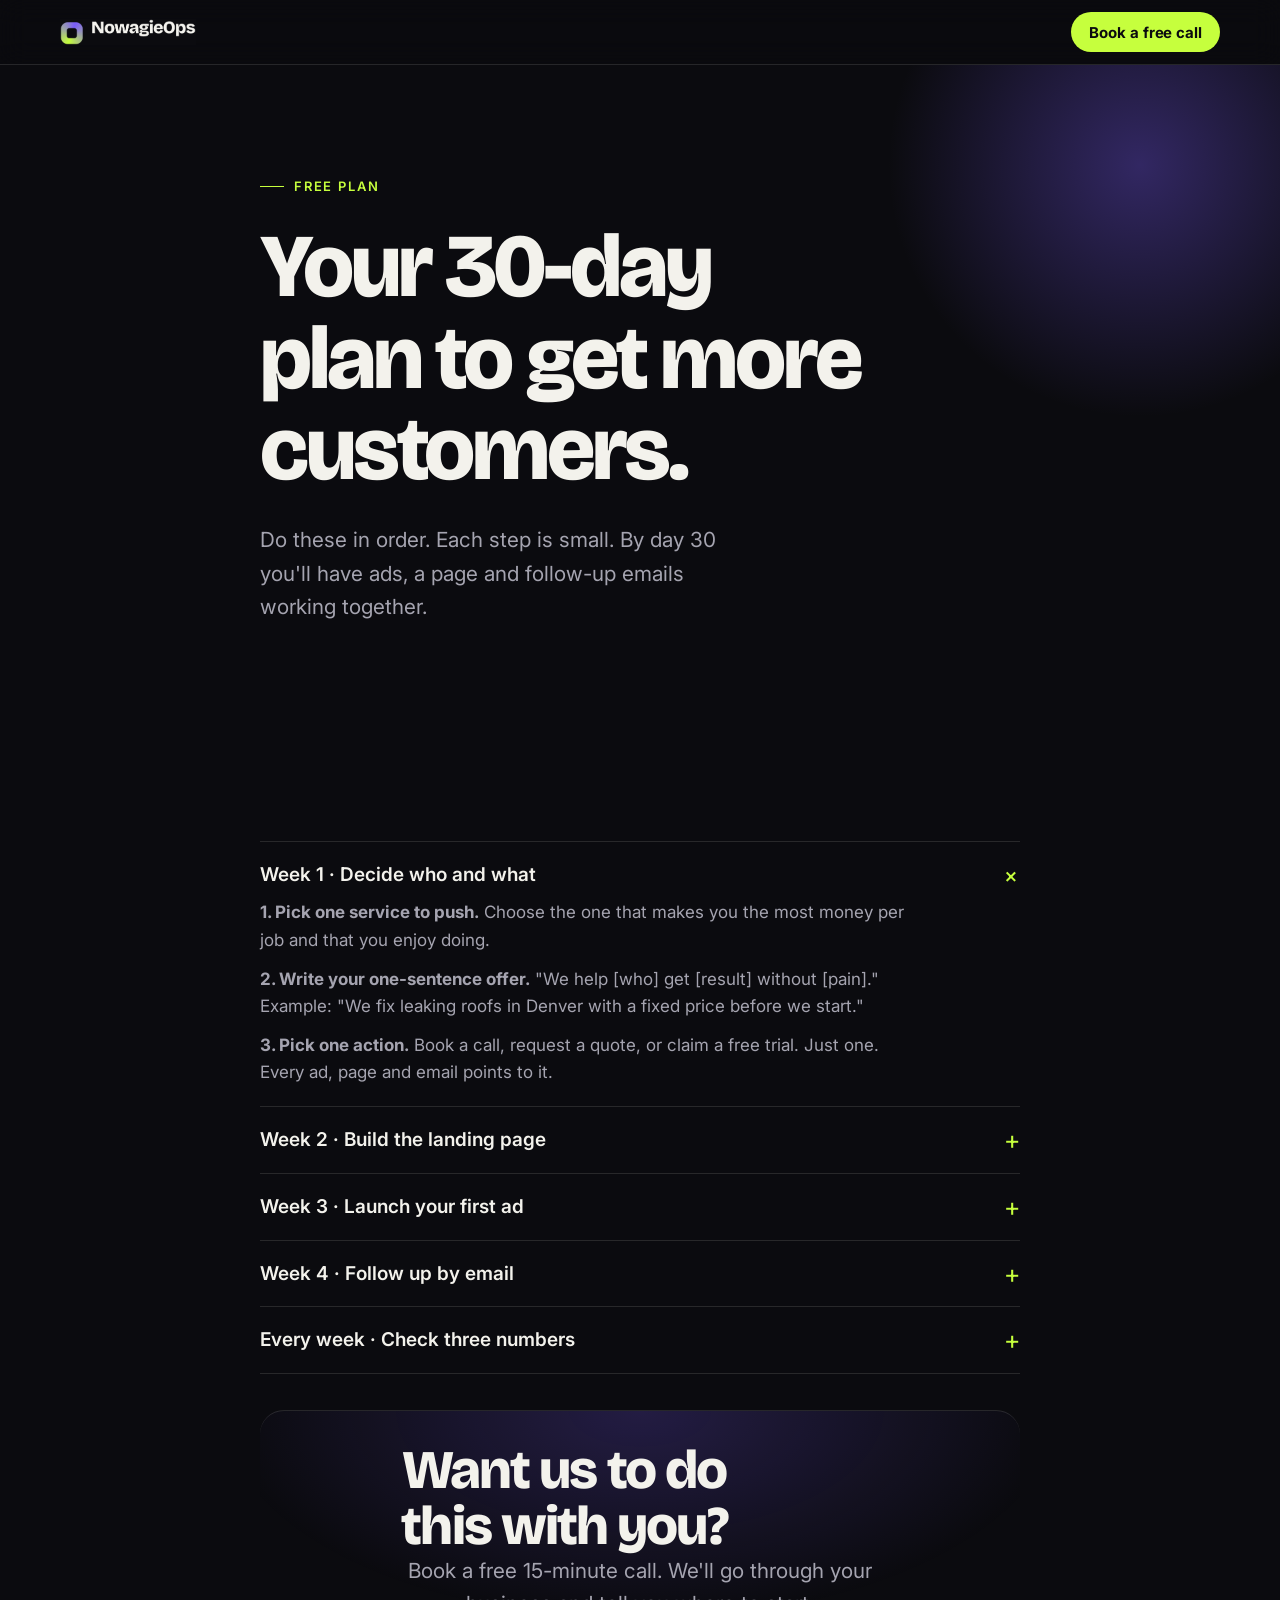
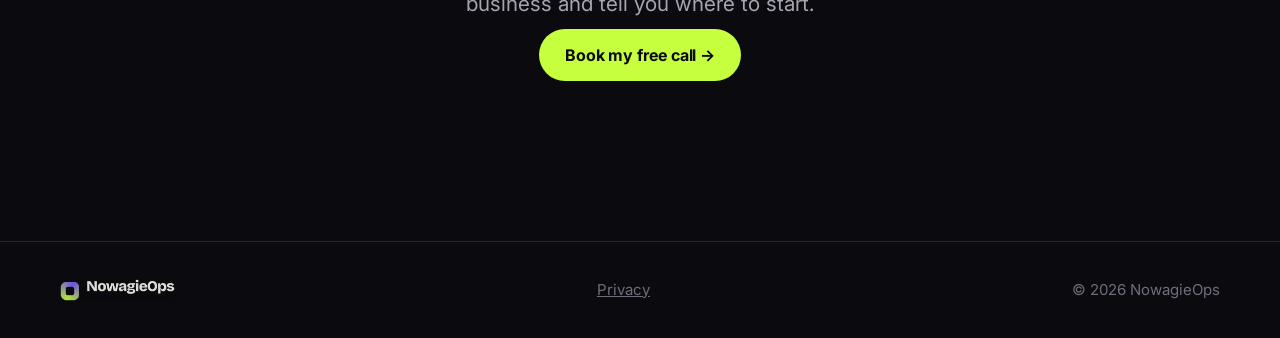
==== growth-plan.html @ a72abcc2 "Cache-bust CSS/JS/images so browsers stop getting stale cached files Co-Authored-By: Claude Sonnet 5" ====
<!doctype html>
<html lang="en">
<head>
<meta charset="utf-8">
<meta name="viewport" content="width=device-width, initial-scale=1">
<title>Your free 30-day growth plan — NowagieOps</title>
<meta name="robots" content="noindex">
<link rel="icon" type="image/png" href="assets/favicon.png">
<link rel="stylesheet" href="styles.css?v=20261122a">
</head>
<body>
<header class="top"><div class="wrap">
  <a class="logo" href="index.html"><img src="assets/logo-wide.png" alt="NowagieOps" width="136" height="26"></a>
  <a class="btn btn--lime btn--sm" href="index.html#start">Book a free call</a>
</div></header>
<main>
<section class="hero"><div class="wrap" style="max-width:760px">
  <span class="eyebrow"><i></i>Free plan</span>
  <h1>Your 30-day plan to get more customers.</h1>
  <p class="lede">Do these in order. Each step is small. By day 30 you'll have ads, a page and follow-up emails working together.</p>
</div></section>

<section><div class="wrap" style="max-width:760px;display:grid;gap:36px">
  <div class="faq" style="display:block"><div>
    <details open><summary>Week 1 · Decide who and what</summary>
      <p><b>1. Pick one service to push.</b> Choose the one that makes you the most money per job and that you enjoy doing.</p>
      <p><b>2. Write your one-sentence offer.</b> "We help [who] get [result] without [pain]." Example: "We fix leaking roofs in Denver with a fixed price before we start."</p>
      <p><b>3. Pick one action.</b> Book a call, request a quote, or claim a free trial. Just one. Every ad, page and email points to it.</p>
    </details>
    <details><summary>Week 2 · Build the landing page</summary>
      <p><b>4. One page, no menu.</b> A clear headline (the result), two lines of detail, your one action button and a few proof points: reviews, guarantee, years in business.</p>
      <p><b>5. Make it work on a phone.</b> Most of your visitors will be on one. Test it with your own thumb.</p>
      <p><b>6. Ask for the least you need.</b> An email or phone number is enough. Every extra box loses people.</p>
    </details>
    <details><summary>Week 3 · Launch your first ad</summary>
      <p><b>7. Start small.</b> A modest daily budget, shown only to people near you. You're learning, not winning yet.</p>
      <p><b>8. One picture, one sentence, one button.</b> The headline should say the result. The picture should show it.</p>
      <p><b>9. Send the click to your page,</b> not your homepage.</p>
    </details>
    <details><summary>Week 4 · Follow up by email</summary>
      <p><b>10. Day 0:</b> thank them and say what happens next.</p>
      <p><b>11. Day 1–3:</b> answer the top two doubts people have.</p>
      <p><b>12. Day 5–7:</b> show proof, then one friendly last call.</p>
      <p><b>13. After the job:</b> ask for a review.</p>
    </details>
    <details><summary>Every week · Check three numbers</summary>
      <p>Cost per lead, how many leads become bookings, and how many bookings become paying jobs. Fix the weakest one first.</p>
    </details>
  </div></div>

  <div class="final" style="padding:32px;border-radius:var(--r-l)">
    <h2>Want us to do this with you?</h2>
    <p class="lede">Book a free 15-minute call. We'll go through your business and tell you where to start.</p>
    <div class="cta-row"><a class="btn btn--lime" href="index.html#start">Book my free call →</a></div>
  </div>
</div></section>
</main>
<footer><div class="wrap"><img src="assets/logo-wide.png" alt="NowagieOps" width="130" height="25"><nav><a href="privacy.html">Privacy</a></nav><span>© 2026 NowagieOps</span></div></footer>
</body>
</html>
---- styles.css ----
/* NowagieOps — dark, calm, one bright action colour. */
@font-face { font-family: "Bricolage"; src: url("assets/fonts/Bricolage.woff2") format("woff2"); font-weight: 200 800; font-stretch: 75% 100%; font-display: swap; }
@font-face { font-family: "Inter"; src: url("assets/fonts/Inter.woff2") format("woff2"); font-weight: 100 900; font-display: swap; }

:root {
  --bg: #0B0B0F; --bg-2: #121218; --bg-3: #1A1A22;
  --line: rgba(243, 242, 236, .12); --line-2: rgba(243, 242, 236, .22);
  --text: #F3F2EC; --muted: #A5A4B0; --faint: #6E6D7A;
  --violet: #7B5CFF; --lime: #C6FF3D; --lime-ink: #0B0B0F;
  --r-s: 10px; --r-m: 16px; --r-l: 24px;
  --gutter: 24px; --max: 1160px;
  --display: "Bricolage", "Arial Black", system-ui, sans-serif;
  --body: "Inter", system-ui, -apple-system, "Segoe UI", sans-serif;
}
* { box-sizing: border-box; }
html { scroll-behavior: smooth; -webkit-text-size-adjust: 100%; }
body { margin: 0; background: var(--bg); color: var(--text); font: 400 1.0625rem/1.6 var(--body); -webkit-font-smoothing: antialiased; text-rendering: optimizeLegibility; }
img, svg { display: block; max-width: 100%; }
a { color: inherit; }
button, input { font: inherit; color: inherit; }
:focus-visible { outline: 3px solid var(--lime); outline-offset: 3px; border-radius: 6px; }
.sr { position: absolute; width: 1px; height: 1px; overflow: hidden; clip: rect(0 0 0 0); white-space: nowrap; }
.wrap { width: min(var(--max), 100% - var(--gutter) * 2); margin-inline: auto; }

/* top bar */
.top { position: sticky; top: 0; z-index: 50; backdrop-filter: blur(14px); background: rgba(11, 11, 15, .72); border-bottom: 1px solid var(--line); }
.top .wrap { display: flex; align-items: center; justify-content: space-between; height: 64px; }
.logo img { height: 26px; width: auto; }

/* buttons */
.btn { display: inline-flex; align-items: center; justify-content: center; gap: 10px; min-height: 52px; padding: 0 26px; border-radius: 999px; border: 0; cursor: pointer; text-decoration: none; font: 700 1rem/1 var(--body); letter-spacing: -.005em; transition: transform .18s ease, box-shadow .18s ease, background .18s ease; white-space: nowrap; }
.btn--lime { background: var(--lime); color: var(--lime-ink); box-shadow: 0 0 0 0 rgba(198, 255, 61, .5); }
.btn--lime:hover { transform: translateY(-2px); box-shadow: 0 10px 40px -8px rgba(198, 255, 61, .55); }
.btn--ghost { background: transparent; color: var(--text); border: 1px solid var(--line-2); }
.btn--ghost:hover { border-color: var(--text); }
.btn--sm { min-height: 40px; padding: 0 18px; font-size: .9375rem; }
.btn[disabled] { opacity: .6; cursor: wait; transform: none; }
.link { background: none; border: 0; padding: 0; cursor: pointer; color: var(--muted); text-decoration: underline; text-underline-offset: 4px; text-decoration-color: var(--line-2); }
.link:hover { color: var(--text); text-decoration-color: var(--text); }

/* type */
.eyebrow { display: inline-flex; align-items: center; gap: 10px; font: 600 .8125rem/1 var(--body); letter-spacing: .14em; text-transform: uppercase; color: var(--lime); }
.eyebrow i { width: 24px; height: 1px; background: currentColor; display: block; }
h1, h2, h3 { font-family: var(--display); font-weight: 800; letter-spacing: -.035em; line-height: 1.02; margin: 0; text-wrap: balance; }
h1 { font-size: clamp(2.7rem, 7.2vw, 5.6rem); }
h2 { font-size: clamp(2rem, 4.6vw, 3.4rem); }
h3 { font-size: clamp(1.35rem, 2.4vw, 1.75rem); letter-spacing: -.025em; line-height: 1.1; }
p { margin: 0; text-wrap: pretty; }
.lede { font-size: clamp(1.125rem, 1.7vw, 1.3rem); color: var(--muted); max-width: 40ch; }
.hl { color: var(--lime); }

section { padding-block: clamp(72px, 10vw, 128px); }

/* hero */
.hero { padding-block: clamp(56px, 9vw, 120px) clamp(48px, 7vw, 96px); position: relative; overflow: hidden; }
.hero::before { content: ""; position: absolute; width: 720px; height: 720px; right: -220px; top: -260px; background: radial-gradient(closest-side, rgba(123, 92, 255, .35), transparent 70%); pointer-events: none; }
.hero .wrap { position: relative; display: grid; gap: 28px; }
.hero h1 { max-width: 13ch; }
.cta-row { display: flex; flex-wrap: wrap; align-items: center; gap: 14px 24px; margin-top: 8px; }
.micro { font-size: .9375rem; color: var(--faint); }

/* flow */
.flow { background: var(--bg-2); border-block: 1px solid var(--line); }
.flow-head { display: grid; gap: 16px; margin-bottom: clamp(40px, 6vw, 72px); max-width: 52ch; }
.stage { display: grid; gap: 28px; }
.stage-head { display: grid; gap: 12px; max-width: 60ch; }
.stage-head .num { font: 800 .875rem/1 var(--display); letter-spacing: .08em; color: var(--lime); }
.stage-head p { color: var(--muted); }
.marquee { overflow: hidden; margin-inline: calc(var(--gutter) * -1); mask-image: linear-gradient(90deg, transparent, #000 7%, #000 93%, transparent); -webkit-mask-image: linear-gradient(90deg, transparent, #000 7%, #000 93%, transparent); }
.track { display: flex; gap: 20px; width: max-content; animation: slide var(--dur, 80s) linear infinite; padding: 6px 0 14px; }
.marquee:hover .track, .marquee:focus-within .track, .paused .track { animation-play-state: paused; }
@keyframes slide { to { transform: translateX(calc(-50% - 10px)); } }
.motion-toggle { justify-self: start; }

/* connector arrow */
.connector { display: flex; flex-direction: column; align-items: center; gap: 10px; padding-block: clamp(36px, 5vw, 56px); color: var(--lime); }
.connector svg { width: 36px; height: 64px; overflow: visible; }
.connector path { stroke: currentColor; stroke-width: 2.5; fill: none; stroke-linecap: round; stroke-linejoin: round; stroke-dasharray: 110; stroke-dashoffset: 110; transition: stroke-dashoffset 1s ease .1s; }
.connector.in path { stroke-dashoffset: 0; }
.connector span { font: 600 .875rem/1.3 var(--body); color: var(--muted); text-align: center; padding: 8px 14px; border: 1px solid var(--line-2); border-radius: 999px; background: var(--bg); }

/* mock ad */
.ad { flex: none; width: 268px; background: #fff; color: #14141a; border-radius: var(--r-m); overflow: hidden; box-shadow: 0 18px 50px -20px rgba(0, 0, 0, .7); }
.ad-top { display: flex; align-items: center; gap: 10px; padding: 12px 14px; }
.ad-av { width: 34px; height: 34px; border-radius: 50%; display: grid; place-items: center; font: 800 .875rem/1 var(--display); color: #fff; background: var(--violet); }
.ad-top b { display: block; font: 600 .875rem/1.1 var(--body); }
.ad-top small { font: 400 .75rem/1.2 var(--body); color: #6a6a78; }
.ad-img { height: 220px; padding: 22px 20px; display: flex; flex-direction: column; justify-content: flex-end; gap: 8px; }
.ad-img h4 { margin: 0; font: 800 1.65rem/1.02 var(--display); letter-spacing: -.03em; }
.ad-img p { font: 500 .875rem/1.3 var(--body); opacity: .85; }
.ad-bot { display: flex; align-items: center; justify-content: space-between; gap: 10px; padding: 12px 14px; background: #f1f1f4; }
.ad-bot span { font: 600 .8125rem/1.2 var(--body); color: #3a3a46; }
.ad-bot i { font: 700 .8125rem/1 var(--body); font-style: normal; background: #14141a; color: #fff; padding: 9px 14px; border-radius: 8px; }
.t-violet { background: var(--violet); color: #fff; }
.t-lime { background: var(--lime); color: #0B0B0F; }
.t-paper { background: #F3F2EC; color: #0B0B0F; }
.t-ink { background: #14141a; color: #F3F2EC; }
.t-mix { background: linear-gradient(160deg, #7B5CFF, #1a1450); color: #fff; }
.t-sun { background: linear-gradient(160deg, #C6FF3D, #6fd34f); color: #0B0B0F; }

/* mock landing page */
.lp { flex: none; width: 380px; background: #fff; color: #14141a; border-radius: var(--r-m); overflow: hidden; box-shadow: 0 18px 50px -20px rgba(0, 0, 0, .7); }
.lp-bar { display: flex; align-items: center; gap: 6px; padding: 10px 12px; background: #e9e9ee; }
.lp-bar i { width: 9px; height: 9px; border-radius: 50%; background: #c4c4cd; display: block; }
.lp-bar em { margin-left: 8px; flex: 1; background: #fff; border-radius: 6px; padding: 4px 10px; font: 400 .6875rem/1.2 var(--body); color: #6a6a78; font-style: normal; }
.lp-body { padding: 18px 22px 22px; display: grid; gap: 12px; }
.lp-nav { display: flex; justify-content: space-between; align-items: center; }
.lp-nav b { font: 800 .8125rem/1 var(--display); letter-spacing: -.02em; }
.lp-nav i { font: 700 .6875rem/1 var(--body); font-style: normal; background: #14141a; color: #fff; padding: 7px 10px; border-radius: 6px; }
.lp h4 { margin: 8px 0 0; font: 800 1.55rem/1.02 var(--display); letter-spacing: -.035em; }
.lp p { font: 400 .8125rem/1.45 var(--body); color: #55555f; }
.lp-form { display: flex; gap: 8px; margin-top: 2px; }
.lp-form span { flex: 1; border: 1px solid #d3d3da; border-radius: 8px; padding: 10px 12px; font: 400 .75rem/1 var(--body); color: #8a8a96; }
.lp-form b { background: var(--violet); color: #fff; border-radius: 8px; padding: 10px 14px; font: 700 .75rem/1 var(--body); display: grid; place-items: center; }
.lp-proof { display: flex; gap: 14px; font: 600 .6875rem/1 var(--body); color: #6a6a78; }
.lp-proof span::before { content: "✓ "; color: #3aa655; }

/* mock email */
.em { flex: none; width: 340px; background: #fff; color: #14141a; border-radius: var(--r-m); overflow: hidden; box-shadow: 0 18px 50px -20px rgba(0, 0, 0, .7); }
.em-day { display: flex; align-items: center; gap: 8px; padding: 10px 16px; background: var(--bg-3); color: var(--lime); font: 700 .75rem/1 var(--body); letter-spacing: .1em; text-transform: uppercase; }
.em-row { display: flex; gap: 12px; padding: 16px 16px 6px; }
.em-av { flex: none; width: 38px; height: 38px; border-radius: 50%; display: grid; place-items: center; font: 800 .9375rem/1 var(--display); color: #fff; background: var(--violet); }
.em-meta b { display: block; font: 700 .9375rem/1.25 var(--body); }
.em-meta small { font: 400 .75rem/1.3 var(--body); color: #6a6a78; }
.em p { padding: 4px 16px 18px 66px; font: 400 .8125rem/1.5 var(--body); color: #55555f; }

/* you are here */
.here .wrap { display: grid; gap: 36px; }
.trail { list-style: none; margin: 0; padding: 0; display: grid; grid-template-columns: repeat(4, 1fr); gap: 0; counter-reset: s; }
.trail li { position: relative; padding: 22px 18px 0 0; font: 600 1rem/1.35 var(--body); color: var(--muted); border-top: 2px solid var(--line-2); counter-increment: s; }
.trail li::before { content: ""; position: absolute; top: -7px; left: 0; width: 12px; height: 12px; border-radius: 50%; background: var(--bg); border: 2px solid var(--line-2); }
.trail li small { display: block; margin-top: 6px; font-weight: 400; font-size: .9375rem; color: var(--faint); }
.trail li.you { color: var(--text); border-top-color: var(--lime); }
.trail li.you::before { background: var(--lime); border-color: var(--lime); box-shadow: 0 0 0 6px rgba(198, 255, 61, .2); }
.trail li.you em { font-style: normal; font-size: .75rem; letter-spacing: .12em; text-transform: uppercase; color: var(--lime); display: block; margin-bottom: 4px; }

/* offer */
.offer { background: linear-gradient(180deg, var(--bg), #101018); }
.offer-head { display: grid; gap: 16px; max-width: 24ch; margin-bottom: clamp(36px, 5vw, 56px); }
.offer-grid { display: grid; grid-template-columns: 1.15fr 1fr; gap: 20px; align-items: stretch; }
.card { background: var(--bg-2); border: 1px solid var(--line); border-radius: var(--r-l); padding: clamp(28px, 4vw, 44px); display: grid; gap: 22px; align-content: start; }
.card--main { background: linear-gradient(160deg, #1d1a3a, #121218 60%); border-color: rgba(123, 92, 255, .5); }
.card .tag { font: 700 .75rem/1 var(--body); letter-spacing: .14em; text-transform: uppercase; color: var(--lime); }
.card h3 { font-size: clamp(1.6rem, 3vw, 2.2rem); }
.card p { color: var(--muted); }
.ticks { list-style: none; margin: 0; padding: 0; display: grid; gap: 12px; }
.ticks li { display: flex; gap: 12px; color: var(--text); }
.ticks li::before { content: ""; flex: none; width: 20px; height: 20px; margin-top: 3px; border-radius: 50%; background: var(--lime) url("data:image/svg+xml,%3Csvg xmlns='http://www.w3.org/2000/svg' viewBox='0 0 20 20'%3E%3Cpath d='M5.5 10.5l3 3 6-7' fill='none' stroke='%230B0B0F' stroke-width='2.2' stroke-linecap='round' stroke-linejoin='round'/%3E%3C/svg%3E") center / 100% no-repeat; }
.form { display: grid; gap: 12px; }
.form label { font: 600 .9375rem/1.2 var(--body); }
.field { display: flex; gap: 10px; flex-wrap: wrap; }
.field input[type=email] { flex: 1 1 220px; min-height: 52px; padding: 0 20px; border-radius: 999px; border: 1px solid var(--line-2); background: var(--bg); color: var(--text); }
.field input[type=email]::placeholder { color: var(--faint); }
.field input[type=email]:focus-visible { border-color: var(--lime); outline-offset: 2px; }
.hp { position: absolute; left: -9999px; }
.fine { font-size: .8125rem; line-height: 1.5; color: var(--faint); }
.fine a { color: var(--muted); }
.err { color: #ff8f8f; font-size: .9375rem; min-height: 1.2em; }
.ok { display: grid; gap: 10px; padding: 18px 20px; border-radius: var(--r-m); background: rgba(198, 255, 61, .1); border: 1px solid rgba(198, 255, 61, .4); }
.ok b { color: var(--lime); font: 800 1.1rem/1.2 var(--display); }

/* faq */
.faq .wrap { display: grid; grid-template-columns: .8fr 1.2fr; gap: clamp(32px, 6vw, 96px); }
details { border-top: 1px solid var(--line); padding: 20px 0; }
details:last-child { border-bottom: 1px solid var(--line); }
summary { cursor: pointer; list-style: none; display: flex; justify-content: space-between; gap: 20px; font: 600 1.1875rem/1.35 var(--body); }
summary::-webkit-details-marker { display: none; }
summary::after { content: "+"; font: 400 1.6rem/1 var(--body); color: var(--lime); transition: transform .2s; }
details[open] summary::after { transform: rotate(45deg); }
details p { margin-top: 12px; color: var(--muted); max-width: 60ch; }

/* final */
.final { text-align: center; border-top: 1px solid var(--line); background: radial-gradient(600px 300px at 50% 0, rgba(123, 92, 255, .22), transparent 70%); }
.final .wrap { display: grid; gap: 28px; justify-items: center; }
.final h2 { max-width: 16ch; }
.final .lede { margin-inline: auto; }
.final .cta-row { justify-content: center; }

footer { border-top: 1px solid var(--line); padding-block: 36px; color: var(--faint); font-size: .9375rem; }
footer .wrap { display: flex; flex-wrap: wrap; gap: 16px 32px; align-items: center; justify-content: space-between; }
footer img { height: 22px; width: auto; opacity: .9; }
footer nav { display: flex; gap: 22px; }

/* sticky mobile bar + modal */
.stick { position: fixed; inset: auto 0 0 0; z-index: 60; padding: 12px var(--gutter) calc(12px + env(safe-area-inset-bottom)); background: rgba(11, 11, 15, .92); backdrop-filter: blur(14px); border-top: 1px solid var(--line); display: none; transform: translateY(110%); transition: transform .3s ease; }
.stick.show { transform: none; }
.stick .btn { width: 100%; }
.modal { position: fixed; inset: 0; z-index: 100; display: grid; place-items: center; padding: 16px; background: rgba(5, 5, 8, .7); backdrop-filter: blur(6px); }
.modal[hidden] { display: none; }
.modal-card { position: relative; width: min(520px, 100%); background: var(--bg-2); border: 1px solid var(--line-2); border-radius: var(--r-l); padding: clamp(24px, 4vw, 40px); display: grid; gap: 18px; }
.modal-x { position: absolute; top: 12px; right: 12px; width: 40px; height: 40px; border-radius: 50%; border: 1px solid var(--line-2); background: none; cursor: pointer; font-size: 1.4rem; line-height: 1; }

/* reveal */
.rv { opacity: 0; transform: translateY(18px); transition: opacity .7s ease, transform .7s ease; }
.rv.in { opacity: 1; transform: none; }

@media (max-width: 880px) {
  .offer-grid, .faq .wrap { grid-template-columns: 1fr; }
  .trail { grid-template-columns: 1fr 1fr; row-gap: 28px; }
  .stick { display: block; }
  body { padding-bottom: 76px; }
  .ad { width: 236px; } .ad-img { height: 190px; } .ad-img h4 { font-size: 1.4rem; }
  .lp { width: 320px; } .lp h4 { font-size: 1.3rem; }
  .em { width: 300px; }
}
@media (max-width: 520px) {
  .btn { width: 100%; }
  .cta-row { flex-direction: column; align-items: stretch; }
  .cta-row .link { text-align: center; }
  .top .btn { width: auto; }
  .trail { grid-template-columns: 1fr; }
}
@media (prefers-reduced-motion: reduce) {
  html { scroll-behavior: auto; }
  .track { animation: none; overflow-x: auto; scroll-snap-type: x proximity; padding-inline: var(--gutter); }
  .track > * { scroll-snap-align: start; }
  .marquee { overflow-x: auto; mask-image: none; -webkit-mask-image: none; margin-inline: 0; }
  .track .dup { display: none; }
  .rv { opacity: 1; transform: none; transition: none; }
  .connector path { stroke-dashoffset: 0; transition: none; }
  .motion-toggle { display: none; }
}

/* real work */
.shot { flex: none; margin: 0; position: relative; border-radius: var(--r-m); overflow: hidden; box-shadow: 0 18px 50px -20px rgba(0,0,0,.7); background: #1a1a22; align-self: center; }
.shot img { display: block; width: 100%; height: 100%; object-fit: cover; }
.shot--story { width: 250px; aspect-ratio: 9 / 16; }
.shot--sq { width: 340px; aspect-ratio: 1; }
.shot figcaption { display: none; position: absolute; left: 10px; top: 10px; font: 600 .6875rem/1 var(--body); letter-spacing: .06em; text-transform: uppercase; color: #fff; background: rgba(11,11,15,.7); padding: 6px 9px; border-radius: 999px; }
.lp { margin: 0; width: 460px; }
.lp img { display: block; width: 100%; height: auto; }
.em--shot { margin: 0; width: 330px; }
.em-crop { height: 470px; overflow: hidden; position: relative; background: #fff; }
.em-crop img { display: block; width: 100%; height: auto; }
.em-crop::after { content: ""; position: absolute; inset: auto 0 0 0; height: 90px; background: linear-gradient(transparent, #fff); }
.proof-note { color: var(--lime); font-weight: 600; }
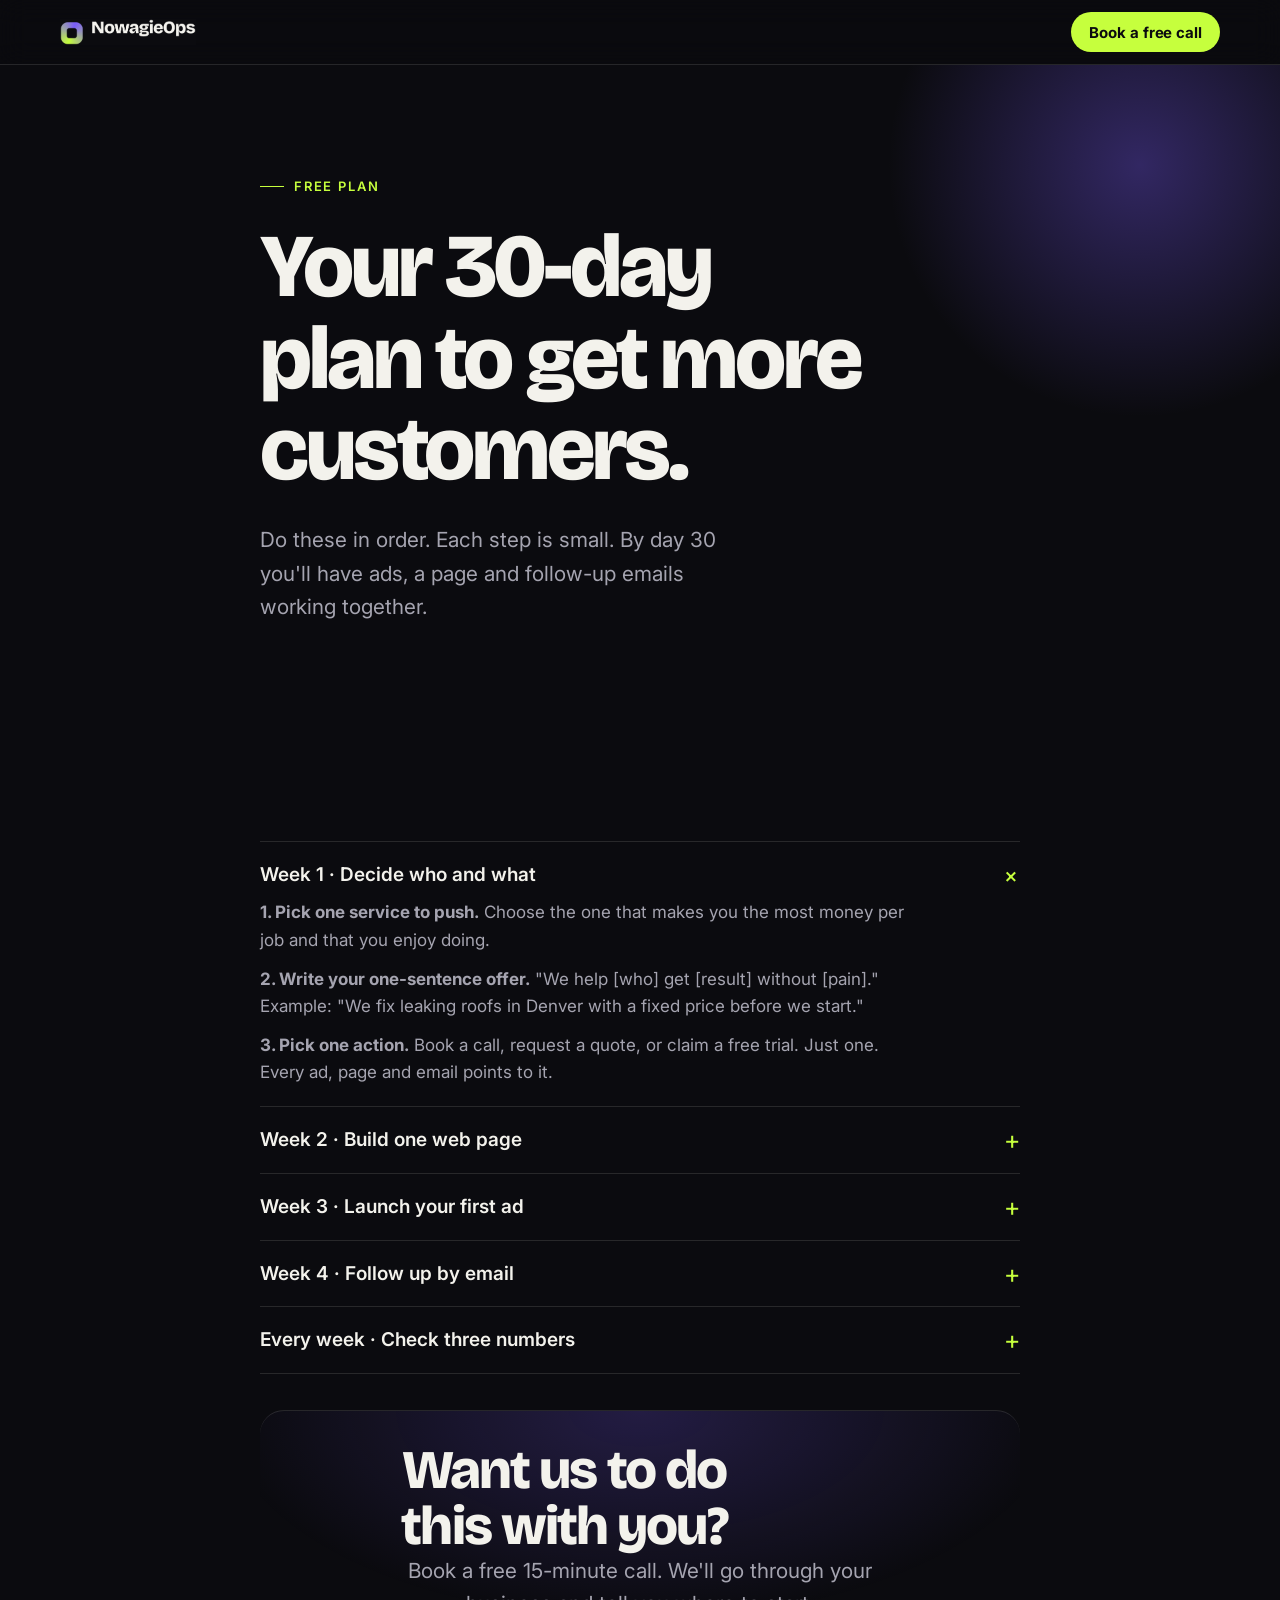
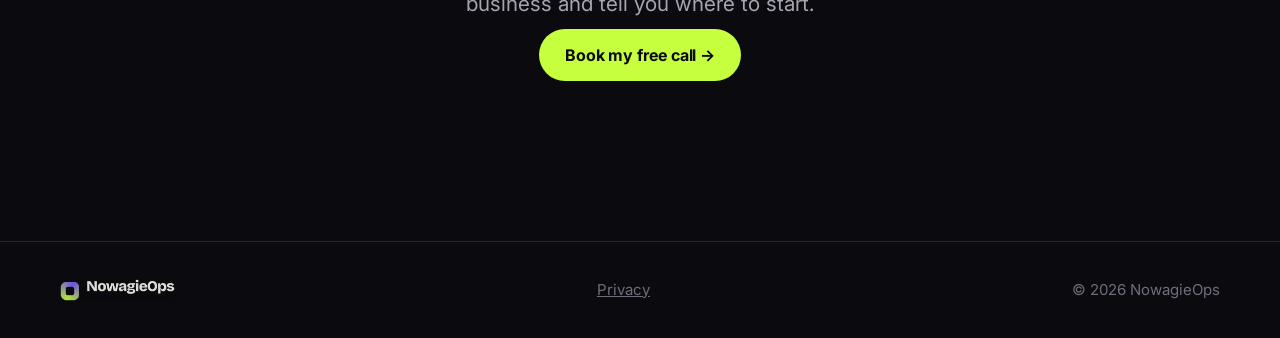
==== commit 43fa5764: "Plain-English copy across the site, growth plan and emails (no marketing jargon) Co-Authored-By: Cla" ====
--- a/growth-plan.html
+++ b/growth-plan.html
@@ -3,10 +3,10 @@
 <head>
 <meta charset="utf-8">
 <meta name="viewport" content="width=device-width, initial-scale=1">
-<title>Your free 30-day growth plan — NowagieOps</title>
+<title>Your free 30-day plan to get more customers — NowagieOps</title>
 <meta name="robots" content="noindex">
 <link rel="icon" type="image/png" href="assets/favicon.png">
-<link rel="stylesheet" href="styles.css?v=20261122a">
+<link rel="stylesheet" href="styles.css?v=20261127d">
 </head>
 <body>
 <header class="top"><div class="wrap">
@@ -27,8 +27,8 @@
       <p><b>2. Write your one-sentence offer.</b> "We help [who] get [result] without [pain]." Example: "We fix leaking roofs in Denver with a fixed price before we start."</p>
       <p><b>3. Pick one action.</b> Book a call, request a quote, or claim a free trial. Just one. Every ad, page and email points to it.</p>
     </details>
-    <details><summary>Week 2 · Build the landing page</summary>
-      <p><b>4. One page, no menu.</b> A clear headline (the result), two lines of detail, your one action button and a few proof points: reviews, guarantee, years in business.</p>
+    <details><summary>Week 2 · Build one web page</summary>
+      <p><b>4. One page, no menu.</b> A clear headline (the result you give), two lines of detail, your one button, and a few reasons to trust you: reviews, a guarantee, how long you've been in business.</p>
       <p><b>5. Make it work on a phone.</b> Most of your visitors will be on one. Test it with your own thumb.</p>
       <p><b>6. Ask for the least you need.</b> An email or phone number is enough. Every extra box loses people.</p>
     </details>
@@ -44,7 +44,7 @@
       <p><b>13. After the job:</b> ask for a review.</p>
     </details>
     <details><summary>Every week · Check three numbers</summary>
-      <p>Cost per lead, how many leads become bookings, and how many bookings become paying jobs. Fix the weakest one first.</p>
+      <p>What each enquiry costs you, how many enquiries turn into bookings, and how many bookings turn into paying jobs. Fix the weakest one first.</p>
     </details>
   </div></div>
 
--- a/styles.css
+++ b/styles.css
@@ -234,3 +234,13 @@
 .em-crop img { display: block; width: 100%; height: auto; }
 .em-crop::after { content: ""; position: absolute; inset: auto 0 0 0; height: 90px; background: linear-gradient(transparent, #fff); }
 .proof-note { color: var(--lime); font-weight: 600; }
+
+/* step 3 demo form */
+.step3 { margin: 40px 0 8px; display: grid; grid-template-columns: 1fr 1fr; gap: 36px; align-items: start; padding: 30px; border: 1px solid var(--line-2); border-radius: var(--r-l); background: var(--bg-2); }
+.step3 h3 { font: 800 1.5rem/1.15 var(--display); letter-spacing: -.02em; margin: 0 0 8px; }
+.step3 p { color: var(--muted); margin: 0; }
+.step3 em { font-style: normal; color: var(--lime); }
+.trail li.done { color: var(--text); border-top-color: var(--lime); }
+.trail li.done::before { background: var(--lime); border-color: var(--lime); box-shadow: 0 0 0 6px rgba(198, 255, 61, .2); }
+.trail li.done small { color: var(--muted); }
+@media (max-width: 760px) { .step3 { grid-template-columns: 1fr; padding: 22px; gap: 20px; } }
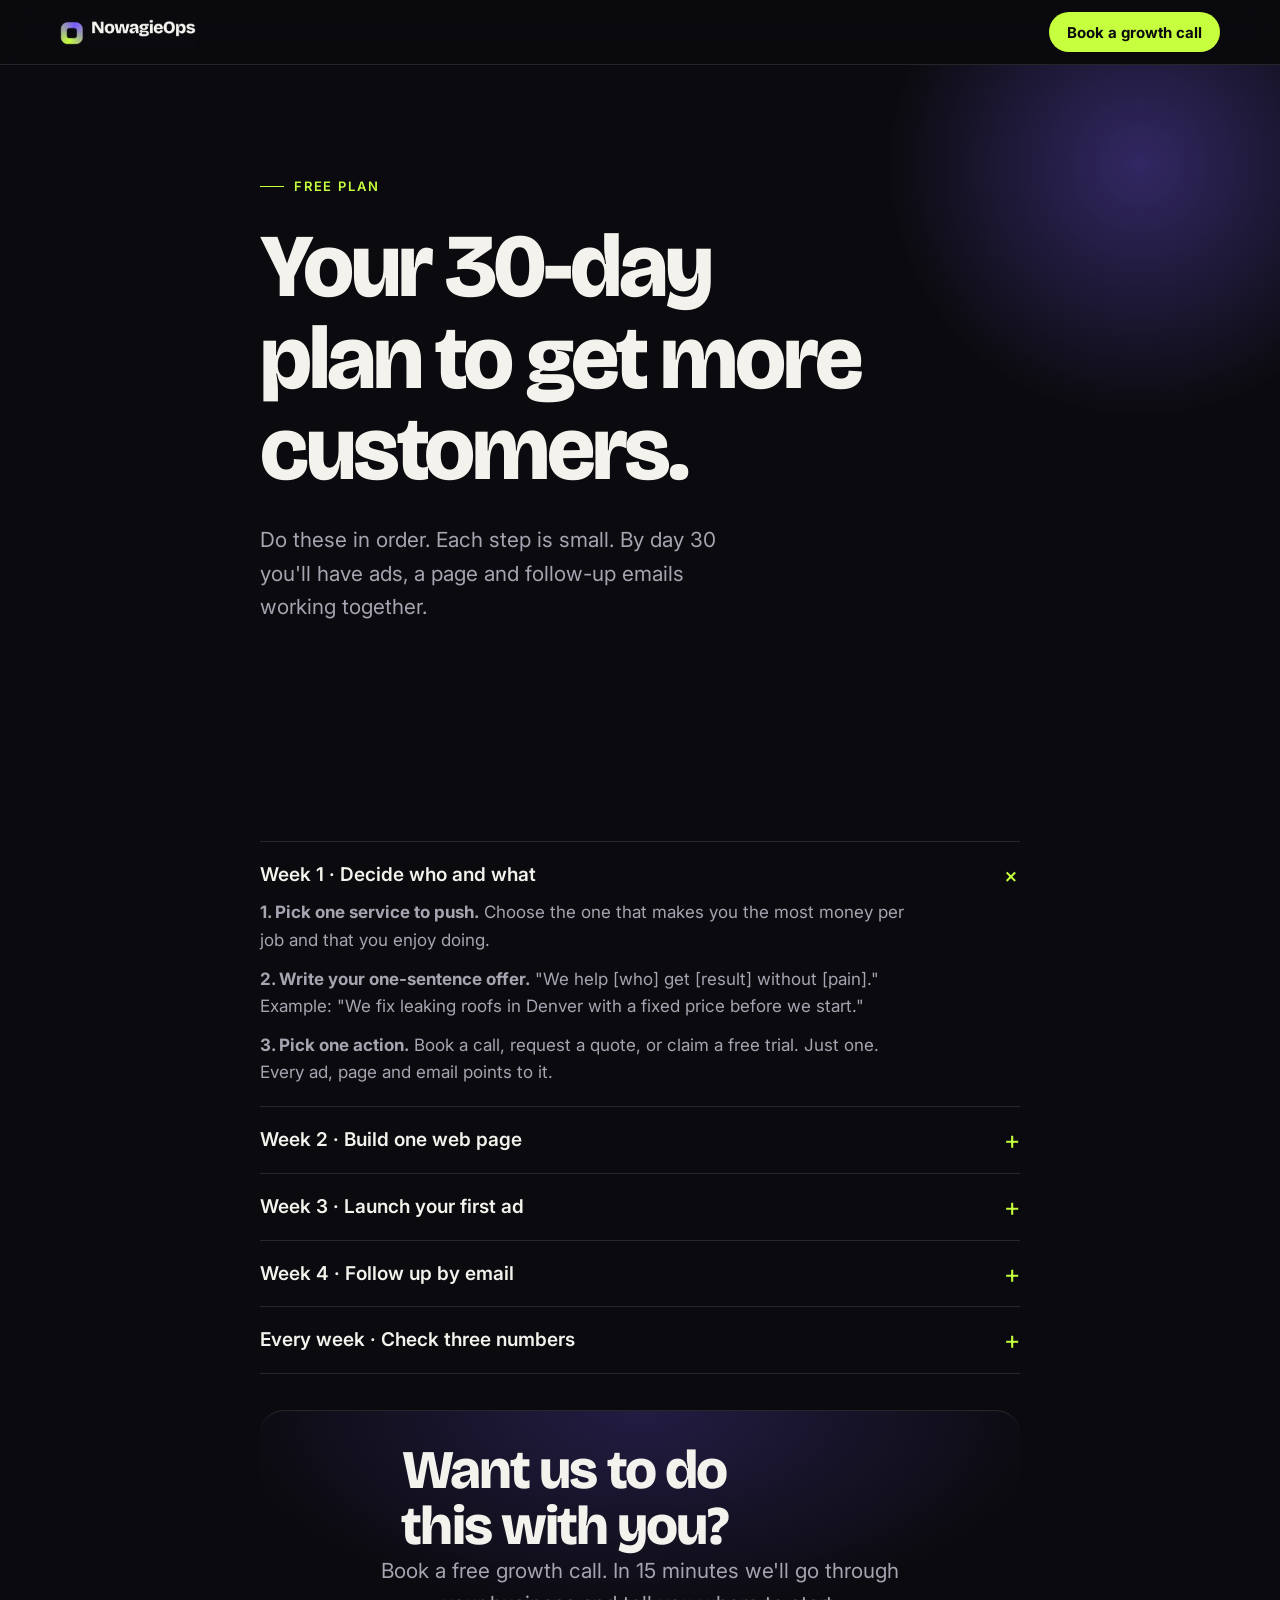
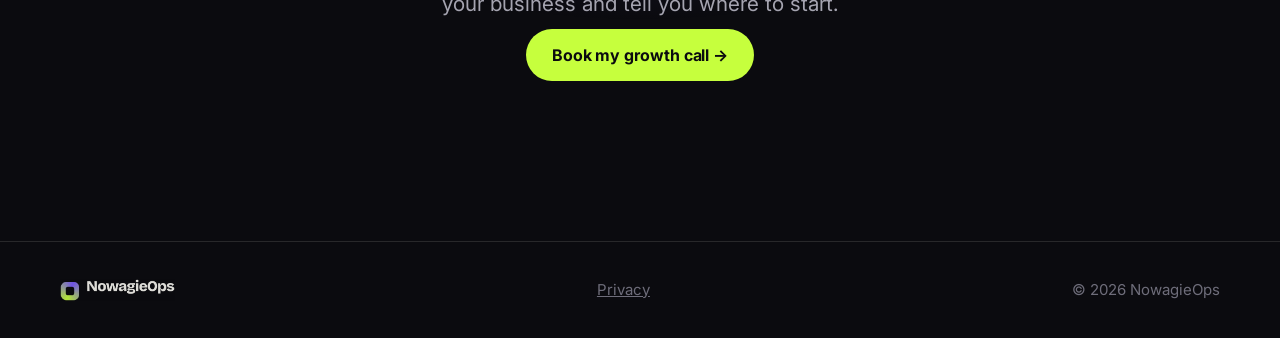
==== commit 8a41869b: "Rename the call to 'free growth call'; clicking it opens a form (business name + email, ready for mo" ====
--- a/growth-plan.html
+++ b/growth-plan.html
@@ -6,12 +6,12 @@
 <title>Your free 30-day plan to get more customers — NowagieOps</title>
 <meta name="robots" content="noindex">
 <link rel="icon" type="image/png" href="assets/favicon.png">
-<link rel="stylesheet" href="styles.css?v=20261127d">
+<link rel="stylesheet" href="styles.css?v=20261127f">
 </head>
 <body>
 <header class="top"><div class="wrap">
   <a class="logo" href="index.html"><img src="assets/logo-wide.png" alt="NowagieOps" width="136" height="26"></a>
-  <a class="btn btn--lime btn--sm" href="index.html#start">Book a free call</a>
+  <a class="btn btn--lime btn--sm" href="index.html#start">Book a growth call</a>
 </div></header>
 <main>
 <section class="hero"><div class="wrap" style="max-width:760px">
@@ -50,8 +50,8 @@
 
   <div class="final" style="padding:32px;border-radius:var(--r-l)">
     <h2>Want us to do this with you?</h2>
-    <p class="lede">Book a free 15-minute call. We'll go through your business and tell you where to start.</p>
-    <div class="cta-row"><a class="btn btn--lime" href="index.html#start">Book my free call →</a></div>
+    <p class="lede">Book a free growth call. In 15 minutes we'll go through your business and tell you where to start.</p>
+    <div class="cta-row"><a class="btn btn--lime" href="index.html#start">Book my growth call →</a></div>
   </div>
 </div></section>
 </main>
--- a/styles.css
+++ b/styles.css
@@ -244,3 +244,13 @@
 .trail li.done::before { background: var(--lime); border-color: var(--lime); box-shadow: 0 0 0 6px rgba(198, 255, 61, .2); }
 .trail li.done small { color: var(--muted); }
 @media (max-width: 760px) { .step3 { grid-template-columns: 1fr; padding: 22px; gap: 20px; } }
+
+/* multi-field form */
+.stack { display: grid; gap: 8px; }
+.stack label { margin-top: 6px; }
+.stack input[type=text], .stack input[type=email], .stack input[type=tel], .stack select, .stack textarea { width: 100%; min-height: 52px; padding: 0 20px; border-radius: 14px; border: 1px solid var(--line-2); background: var(--bg); color: var(--text); font: inherit; }
+.stack textarea { min-height: 96px; padding: 14px 20px; resize: vertical; }
+.stack input::placeholder, .stack textarea::placeholder { color: var(--faint); }
+.stack input:focus-visible, .stack select:focus-visible, .stack textarea:focus-visible { border-color: var(--lime); outline-offset: 2px; }
+.stack .btn { margin-top: 10px; justify-self: start; }
+.ok a { color: var(--lime); }
